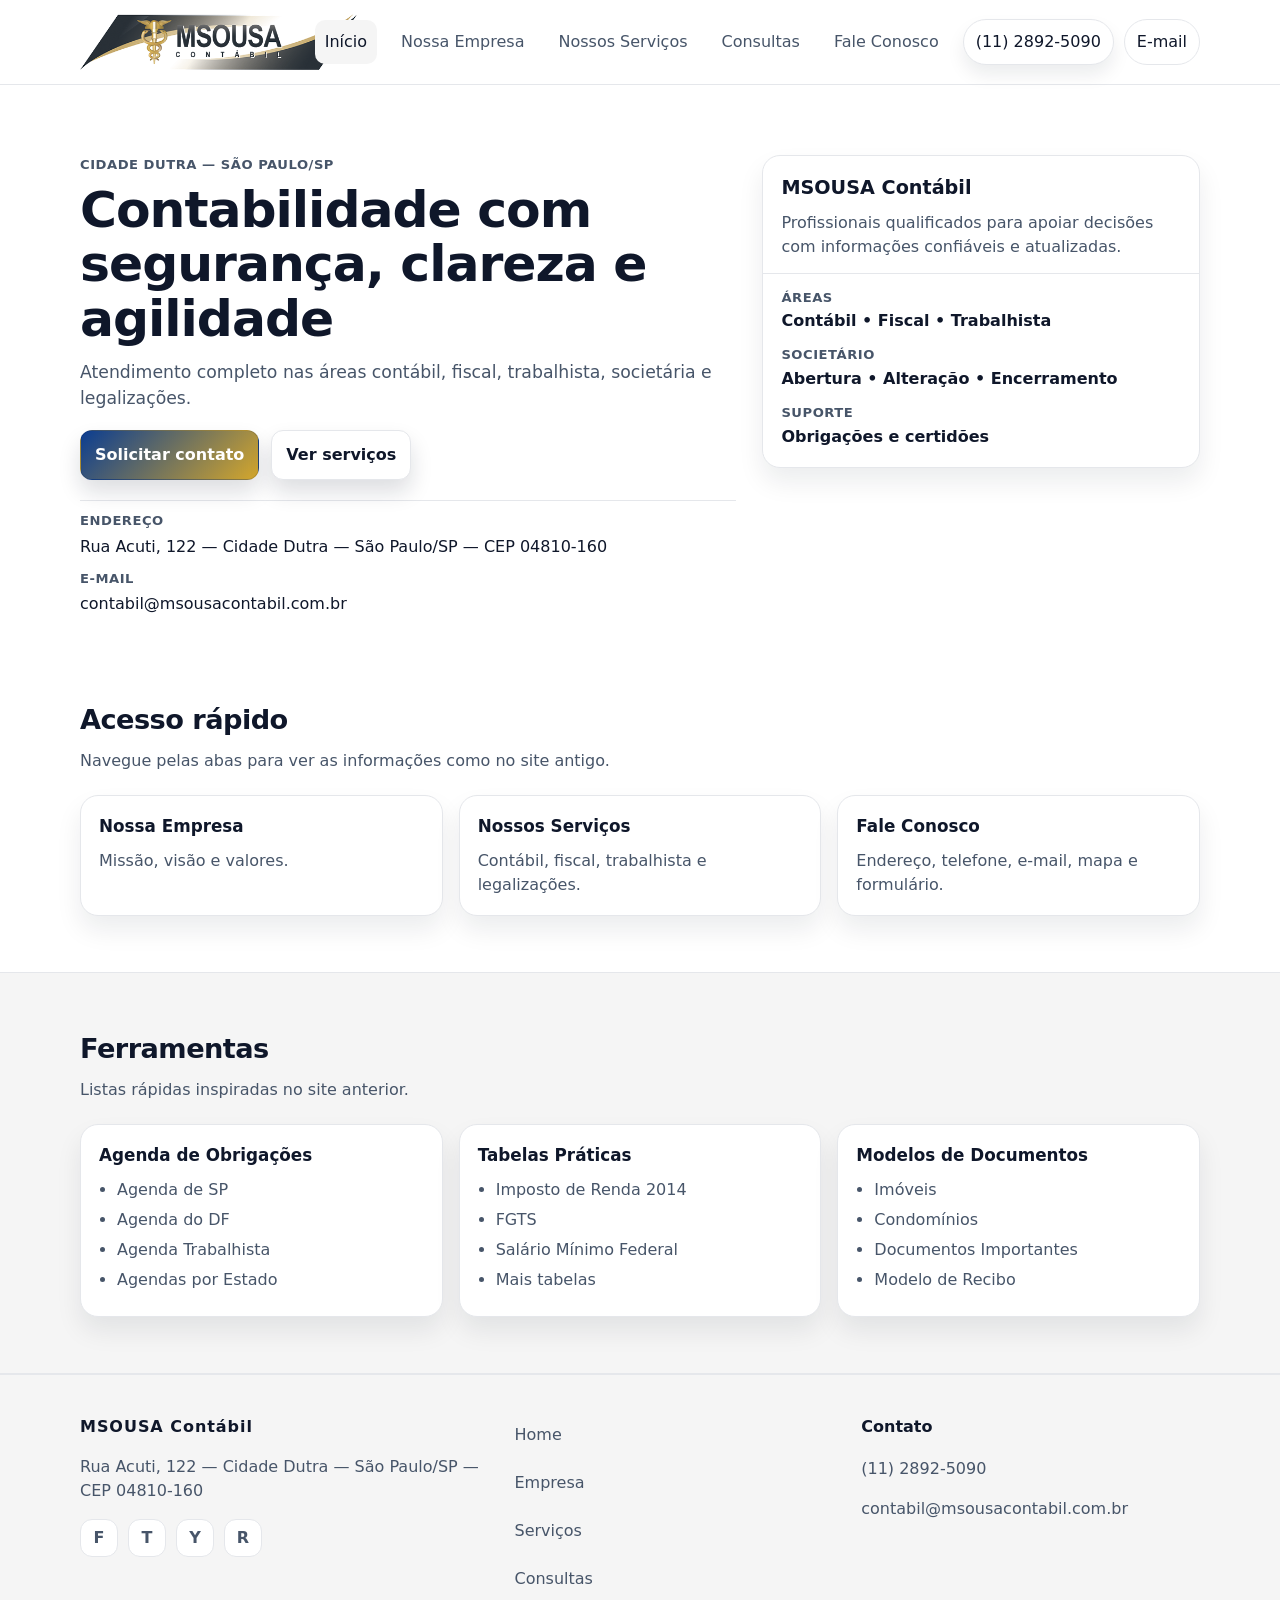
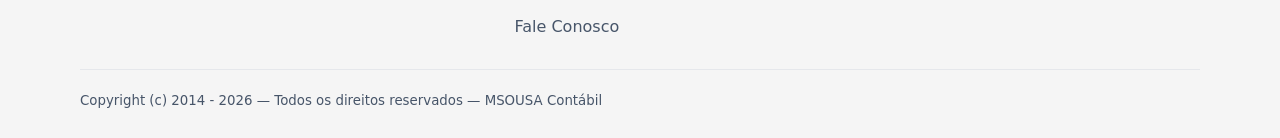
==== index.html @ dde48790 "Publica site MSOUSA" ====
<!doctype html>
<html lang="pt-BR">
  <head>
    <meta charset="UTF-8" />
    <meta name="viewport" content="width=device-width, initial-scale=1" />
    <meta
      name="description"
      content="MSOUSA Contábil — serviços contábeis, fiscal, trabalhista e legalizações. Cidade Dutra — São Paulo/SP."
    />
    <title>MSOUSA Contábil</title>
    <link rel="icon" href="./assets/favicon.svg" type="image/svg+xml" />
    <link rel="stylesheet" href="./assets/styles.css" />
  </head>
  <body>
    <a class="skip-link" href="#conteudo">Pular para o conteúdo</a>
    <header class="site-header" data-header>
      <div class="container header-inner">
        <a class="brand" href="./index.html" aria-label="MSOUSA Contábil — início">
          <img class="brand-logo" src="./assets/logomarca.png" alt="MSOUSA Contábil" />
        </a>

        <button class="menu-toggle" type="button" data-menu-toggle aria-expanded="false">
          <span class="menu-toggle-label">Menu</span>
          <span class="menu-toggle-icon" aria-hidden="true"></span>
        </button>

        <nav class="site-nav" data-nav aria-label="Navegação principal">
          <a href="./index.html">Início</a>
          <a href="./empresa.html">Nossa Empresa</a>
          <a href="./servicos.html">Nossos Serviços</a>
          <a href="./consultas.html">Consultas</a>
          <a href="./contato.html">Fale Conosco</a>
        </nav>

        <div class="header-actions" aria-label="Contato rápido">
          <a class="pill" href="tel:+551128925090" data-track="tel">(11) 2892-5090</a>
          <a class="pill pill-ghost" href="mailto:contabil@msousacontabil.com.br">E-mail</a>
        </div>
      </div>
    </header>

    <main id="conteudo">
      <section class="hero">
        <div class="container hero-inner">
          <div class="hero-copy">
            <p class="eyebrow">Cidade Dutra — São Paulo/SP</p>
            <h1>Contabilidade com segurança, clareza e agilidade</h1>
            <p class="lead">
              Atendimento completo nas áreas contábil, fiscal, trabalhista, societária e legalizações.
            </p>
            <div class="hero-cta">
              <a class="button" href="./contato.html">Solicitar contato</a>
              <a class="button button-secondary" href="./servicos.html">Ver serviços</a>
            </div>
            <div class="hero-meta">
              <div class="meta-item">
                <span class="meta-label">Endereço</span>
                <span class="meta-value"
                  >Rua Acuti, 122 — Cidade Dutra — São Paulo/SP — CEP 04810-160</span
                >
              </div>
              <div class="meta-item">
                <span class="meta-label">E-mail</span>
                <a class="meta-value" href="mailto:contabil@msousacontabil.com.br"
                  >contabil@msousacontabil.com.br</a
                >
              </div>
            </div>
          </div>
          <div class="hero-card" aria-label="Resumo de atendimento">
            <div class="hero-card-top">
              <h2>MSOUSA Contábil</h2>
              <p>
                Profissionais qualificados para apoiar decisões com informações confiáveis e
                atualizadas.
              </p>
            </div>
            <dl class="hero-stats">
              <div>
                <dt>Áreas</dt>
                <dd>Contábil • Fiscal • Trabalhista</dd>
              </div>
              <div>
                <dt>Societário</dt>
                <dd>Abertura • Alteração • Encerramento</dd>
              </div>
              <div>
                <dt>Suporte</dt>
                <dd>Obrigações e certidões</dd>
              </div>
            </dl>
          </div>
        </div>
      </section>

      <section class="section">
        <div class="container">
          <header class="section-header">
            <h2>Acesso rápido</h2>
            <p>Navegue pelas abas para ver as informações como no site antigo.</p>
          </header>
          <div class="grid grid-3">
            <a class="card" href="./empresa.html">
              <h3>Nossa Empresa</h3>
              <p>Missão, visão e valores.</p>
            </a>
            <a class="card" href="./servicos.html">
              <h3>Nossos Serviços</h3>
              <p>Contábil, fiscal, trabalhista e legalizações.</p>
            </a>
            <a class="card" href="./contato.html">
              <h3>Fale Conosco</h3>
              <p>Endereço, telefone, e-mail, mapa e formulário.</p>
            </a>
          </div>
        </div>
      </section>

      <section class="section section-alt">
        <div class="container">
          <header class="section-header">
            <h2>Ferramentas</h2>
            <p>Listas rápidas inspiradas no site anterior.</p>
          </header>
          <div class="grid grid-3">
            <article class="card card-list">
              <h3>Agenda de Obrigações</h3>
              <ul>
                <li>Agenda de SP</li>
                <li>Agenda do DF</li>
                <li>Agenda Trabalhista</li>
                <li>Agendas por Estado</li>
              </ul>
            </article>
            <article class="card card-list">
              <h3>Tabelas Práticas</h3>
              <ul>
                <li>Imposto de Renda 2014</li>
                <li>FGTS</li>
                <li>Salário Mínimo Federal</li>
                <li>Mais tabelas</li>
              </ul>
            </article>
            <article class="card card-list">
              <h3>Modelos de Documentos</h3>
              <ul>
                <li>Imóveis</li>
                <li>Condomínios</li>
                <li>Documentos Importantes</li>
                <li>Modelo de Recibo</li>
              </ul>
            </article>
          </div>
        </div>
      </section>

    </main>

    <footer class="site-footer">
      <div class="container footer-inner">
        <div class="footer-col">
          <div class="footer-brand">MSOUSA Contábil</div>
          <p class="muted">
            Rua Acuti, 122 — Cidade Dutra — São Paulo/SP — CEP 04810-160
          </p>
          <div class="footer-social" aria-label="Redes sociais">
            <a class="icon-button" href="#" aria-label="Facebook" data-social="facebook">F</a>
            <a class="icon-button" href="#" aria-label="Twitter" data-social="twitter">T</a>
            <a class="icon-button" href="#" aria-label="YouTube" data-social="youtube">Y</a>
            <a class="icon-button" href="#" aria-label="RSS" data-social="rss">R</a>
          </div>
        </div>
        <nav class="footer-col footer-nav" aria-label="Navegação do rodapé">
          <a href="./index.html">Home</a>
          <a href="./empresa.html">Empresa</a>
          <a href="./servicos.html">Serviços</a>
          <a href="./consultas.html">Consultas</a>
          <a href="./contato.html">Fale Conosco</a>
        </nav>
        <div class="footer-col">
          <div class="footer-title">Contato</div>
          <a class="footer-link" href="tel:+551128925090">(11) 2892-5090</a>
          <a class="footer-link" href="mailto:contabil@msousacontabil.com.br"
            >contabil@msousacontabil.com.br</a
          >
        </div>
      </div>
      <div class="container footer-bottom">
        <small>Copyright (c) 2014 - <span data-year></span> — Todos os direitos reservados — MSOUSA Contábil</small>
      </div>
    </footer>

    <script src="./assets/main.js" defer></script>
  </body>
</html>
---- assets/styles.css ----
:root {
  color-scheme: light;
  --bg: #ffffff;
  --surface: #ffffff;
  --surface-2: #f5f5f5;
  --text: #0f172a;
  --muted: #475569;
  --line: #e5e7eb;
  --brand: #0b3d91;
  --brand-2: #d4a72c;
  --shadow: 0 10px 24px rgba(15, 23, 42, 0.1);
  --radius: 18px;
  --radius-sm: 12px;
  --max: 1120px;
}

@media (prefers-color-scheme: dark) {
  :root {
    color-scheme: light;
    --bg: #ffffff;
    --surface: #ffffff;
    --surface-2: #f5f5f5;
    --text: #0f172a;
    --muted: #475569;
    --line: #e5e7eb;
    --brand: #0b3d91;
    --brand-2: #d4a72c;
    --shadow: 0 10px 24px rgba(15, 23, 42, 0.1);
  }
}

*,
*::before,
*::after {
  box-sizing: border-box;
}

html {
  scroll-behavior: smooth;
  background: #ffffff;
}

body {
  margin: 0;
  font-family: ui-sans-serif, system-ui, -apple-system, Segoe UI, Roboto, Arial, "Noto Sans", "Liberation Sans",
    sans-serif;
  line-height: 1.5;
  background: #ffffff;
  color: var(--text);
}

@media (prefers-color-scheme: dark) {
  body {
    background: #ffffff;
  }
}

a {
  color: inherit;
  text-decoration: none;
}

img,
svg,
video {
  max-width: 100%;
  height: auto;
  display: block;
}

button,
input,
textarea {
  font: inherit;
  color: inherit;
}

.container {
  width: min(var(--max), calc(100% - 40px));
  margin: 0 auto;
}

.skip-link {
  position: absolute;
  left: 16px;
  top: 16px;
  padding: 10px 14px;
  border-radius: 10px;
  background: #000;
  color: #fff;
  transform: translateY(-200%);
  transition: transform 160ms ease;
  z-index: 1000;
}

.skip-link:focus {
  transform: translateY(0);
}

.sr-only {
  position: absolute;
  width: 1px;
  height: 1px;
  padding: 0;
  margin: -1px;
  overflow: hidden;
  clip: rect(0, 0, 0, 0);
  border: 0;
}

.site-header {
  position: sticky;
  top: 0;
  z-index: 50;
  backdrop-filter: blur(14px);
  background: rgba(255, 255, 255, 0.86);
  border-bottom: 1px solid var(--line);
}

@media (prefers-color-scheme: dark) {
  .site-header {
    background: rgba(255, 255, 255, 0.86);
    border-bottom: 1px solid var(--line);
  }
}

.header-inner {
  display: grid;
  grid-template-columns: 1fr auto auto;
  align-items: center;
  gap: 14px;
  padding: 14px 0;
}

.brand {
  display: inline-flex;
  align-items: center;
  gap: 12px;
  min-width: 0;
}

.brand-logo {
  height: 56px;
  width: auto;
  max-width: 340px;
  object-fit: contain;
}

.brand-mark {
  width: 42px;
  height: 42px;
  border-radius: 14px;
  background: linear-gradient(135deg, rgba(88, 199, 255, 0.22), rgba(139, 92, 255, 0.22));
  border: 1px solid var(--line);
  box-shadow: var(--shadow);
  padding: 9px;
}

.brand-mark svg {
  width: 100%;
  height: 100%;
  fill: var(--text);
  opacity: 0.92;
}

.brand-text {
  display: grid;
  line-height: 1.1;
}

.brand-name {
  font-weight: 800;
  letter-spacing: 0.06em;
}

.brand-subtitle {
  font-size: 0.9rem;
  color: var(--muted);
}

@media (max-width: 760px) {
  .brand-logo {
    height: 44px;
    max-width: 240px;
  }
}

.site-nav {
  display: flex;
  align-items: center;
  gap: 14px;
}

.site-nav a {
  padding: 10px 10px;
  border-radius: 10px;
  color: var(--muted);
  transition: background 160ms ease, color 160ms ease;
}

.site-nav a:hover,
.site-nav a:focus-visible {
  background: var(--surface);
  color: var(--text);
}

.site-nav a[aria-current="page"] {
  background: var(--surface-2);
  color: var(--text);
}

.header-actions {
  display: flex;
  align-items: center;
  gap: 10px;
  justify-content: flex-end;
}

.pill {
  display: inline-flex;
  align-items: center;
  padding: 10px 12px;
  border-radius: 999px;
  background: var(--surface);
  border: 1px solid var(--line);
  box-shadow: 0 10px 18px rgba(15, 23, 42, 0.08);
  white-space: nowrap;
}

.pill-ghost {
  background: transparent;
  box-shadow: none;
}

.menu-toggle {
  display: none;
  align-items: center;
  gap: 10px;
  border-radius: 999px;
  padding: 10px 12px;
  border: 1px solid var(--line);
  background: var(--surface);
}

.menu-toggle-icon {
  width: 18px;
  height: 12px;
  display: inline-block;
  position: relative;
}

.menu-toggle-icon::before,
.menu-toggle-icon::after {
  content: "";
  position: absolute;
  left: 0;
  right: 0;
  height: 2px;
  border-radius: 999px;
  background: currentColor;
}

.menu-toggle-icon::before {
  top: 0;
}

.menu-toggle-icon::after {
  bottom: 0;
}

.menu-toggle-label {
  color: var(--muted);
  font-weight: 600;
}

.hero {
  padding: 70px 0 28px;
}

.hero-inner {
  display: grid;
  grid-template-columns: 1.5fr 1fr;
  gap: 26px;
  align-items: start;
}

.eyebrow {
  margin: 0 0 8px;
  color: var(--muted);
  font-weight: 700;
  letter-spacing: 0.04em;
  text-transform: uppercase;
  font-size: 0.82rem;
}

h1 {
  margin: 0;
  font-size: clamp(2rem, 4vw, 3.15rem);
  line-height: 1.08;
  letter-spacing: -0.02em;
}

.lead {
  margin: 14px 0 18px;
  font-size: 1.08rem;
  color: var(--muted);
  max-width: 58ch;
}

.hero-cta {
  display: flex;
  gap: 12px;
  flex-wrap: wrap;
  margin: 10px 0 20px;
}

.button {
  display: inline-flex;
  align-items: center;
  justify-content: center;
  gap: 8px;
  border-radius: 12px;
  padding: 12px 14px;
  border: 1px solid rgba(15, 23, 42, 0.14);
  background: linear-gradient(135deg, var(--brand), var(--brand-2));
  color: #ffffff;
  font-weight: 800;
  cursor: pointer;
  transition: transform 160ms ease, filter 160ms ease;
  box-shadow: 0 12px 22px rgba(15, 23, 42, 0.14);
}

.button:hover,
.button:focus-visible {
  transform: translateY(-1px);
  filter: saturate(1.08);
}

.button-secondary {
  background: var(--surface);
  color: var(--text);
  border-color: var(--line);
}

.hero-meta {
  display: grid;
  gap: 10px;
  padding-top: 10px;
  border-top: 1px solid var(--line);
}

.meta-item {
  display: grid;
  gap: 4px;
}

.meta-label {
  color: var(--muted);
  font-weight: 700;
  font-size: 0.82rem;
  letter-spacing: 0.04em;
  text-transform: uppercase;
}

.meta-value {
  color: var(--text);
}

.hero-card {
  border-radius: var(--radius);
  border: 1px solid var(--line);
  background: var(--surface);
  box-shadow: 0 14px 26px rgba(15, 23, 42, 0.08);
  overflow: hidden;
}

.hero-card-top {
  padding: 18px 18px 14px;
  border-bottom: 1px solid var(--line);
}

.hero-card-top h2 {
  margin: 0 0 8px;
  font-size: 1.2rem;
}

.hero-card-top p {
  margin: 0;
  color: var(--muted);
}

.hero-stats {
  margin: 0;
  padding: 14px 18px 18px;
  display: grid;
  gap: 12px;
}

.hero-stats dt {
  color: var(--muted);
  font-weight: 800;
  font-size: 0.82rem;
  text-transform: uppercase;
  letter-spacing: 0.04em;
}

.hero-stats dd {
  margin: 2px 0 0;
  font-weight: 650;
}

.section {
  padding: 56px 0;
}

.section-alt {
  background: var(--surface-2);
  border-top: 1px solid var(--line);
  border-bottom: 1px solid var(--line);
}

.section-header {
  display: grid;
  gap: 8px;
  margin-bottom: 22px;
}

.section-header-row {
  grid-template-columns: 1fr auto;
  align-items: end;
  gap: 18px;
}

.section-header h2 {
  margin: 0;
  font-size: 1.7rem;
  letter-spacing: -0.02em;
}

.section-header p {
  margin: 0;
  color: var(--muted);
  max-width: 72ch;
}

.grid {
  display: grid;
  gap: 16px;
}

.grid-2 {
  grid-template-columns: repeat(2, minmax(0, 1fr));
}

.grid-3 {
  grid-template-columns: repeat(3, minmax(0, 1fr));
}

.grid-4 {
  grid-template-columns: repeat(4, minmax(0, 1fr));
}

.card {
  display: block;
  border: 1px solid var(--line);
  border-radius: var(--radius);
  background: var(--surface);
  box-shadow: 0 14px 26px rgba(15, 23, 42, 0.08);
  padding: 18px;
}

.card h3 {
  margin: 0 0 10px;
  font-size: 1.05rem;
}

.card p {
  margin: 0;
  color: var(--muted);
}

.card-list ul {
  margin: 0;
  padding-left: 18px;
  color: var(--muted);
}

.card-list li {
  margin: 6px 0;
}

.muted {
  color: var(--muted);
}

.search input {
  width: min(340px, 45vw);
  border-radius: 12px;
  border: 1px solid var(--line);
  padding: 12px 12px;
  background: var(--surface);
  outline: none;
}

.search input:focus {
  box-shadow: 0 0 0 4px rgba(11, 61, 145, 0.12);
  border-color: rgba(11, 61, 145, 0.45);
}

.contact-grid {
  display: grid;
  grid-template-columns: 1.2fr 1fr;
  gap: 16px;
}

.map-wrap {
  overflow: hidden;
  border-radius: var(--radius-sm);
  border: 1px solid var(--line);
  background: var(--surface);
  margin-top: 12px;
}

.map-wrap iframe {
  width: 100%;
  height: 280px;
  border: 0;
  display: block;
}

.contact-links {
  margin-top: 14px;
  display: grid;
  gap: 10px;
}

.link-row {
  display: grid;
  grid-template-columns: 92px 1fr;
  gap: 10px;
  align-items: baseline;
  padding: 10px 12px;
  border-radius: 14px;
  border: 1px solid var(--line);
  background: var(--surface);
}

.link-row:hover,
.link-row:focus-visible {
  background: var(--surface-2);
}

.link-row-label {
  color: var(--muted);
  font-weight: 800;
  text-transform: uppercase;
  letter-spacing: 0.04em;
  font-size: 0.75rem;
}

.link-row-value {
  font-weight: 650;
  overflow-wrap: anywhere;
}

.form {
  display: grid;
  gap: 12px;
}

.field {
  display: grid;
  gap: 6px;
}

.field label {
  font-weight: 700;
  color: var(--muted);
  font-size: 0.88rem;
}

.field input,
.field textarea {
  border-radius: 12px;
  border: 1px solid var(--line);
  padding: 12px 12px;
  background: var(--surface);
  outline: none;
}

.field textarea {
  resize: vertical;
}

.field input:focus,
.field textarea:focus {
  box-shadow: 0 0 0 4px rgba(11, 61, 145, 0.12);
  border-color: rgba(11, 61, 145, 0.45);
}

.form-actions {
  display: flex;
  flex-wrap: wrap;
  gap: 10px;
  margin-top: 6px;
}

.form-hint {
  margin: 0;
  font-size: 0.92rem;
}

.site-footer {
  padding: 40px 0 26px;
  border-top: 1px solid var(--line);
  background: var(--surface-2);
}

.footer-inner {
  display: grid;
  grid-template-columns: 1.2fr 1fr 1fr;
  gap: 18px;
  align-items: start;
}

.footer-brand {
  font-weight: 900;
  letter-spacing: 0.06em;
  margin-bottom: 10px;
}

.footer-title {
  font-weight: 800;
  margin-bottom: 10px;
}

.footer-nav {
  display: grid;
  gap: 8px;
}

.footer-nav a {
  color: var(--muted);
  padding: 8px 10px;
  border-radius: 10px;
}

.footer-nav a:hover,
.footer-nav a:focus-visible {
  background: var(--surface);
  color: var(--text);
}

.footer-link {
  display: block;
  color: var(--muted);
  padding: 8px 0;
}

.footer-social {
  display: flex;
  gap: 10px;
  margin-top: 12px;
}

.icon-button {
  width: 38px;
  height: 38px;
  border-radius: 12px;
  display: inline-flex;
  align-items: center;
  justify-content: center;
  border: 1px solid var(--line);
  background: var(--surface);
  color: var(--muted);
  font-weight: 900;
}

.icon-button:hover,
.icon-button:focus-visible {
  background: var(--surface-2);
  color: var(--text);
}

.footer-bottom {
  margin-top: 22px;
  padding-top: 18px;
  border-top: 1px solid var(--line);
}

.footer-bottom small {
  color: var(--muted);
}

@media (max-width: 980px) {
  .hero-inner {
    grid-template-columns: 1fr;
  }

  .contact-grid {
    grid-template-columns: 1fr;
  }

  .grid-4 {
    grid-template-columns: repeat(2, minmax(0, 1fr));
  }

  .footer-inner {
    grid-template-columns: 1fr;
  }

  .header-inner {
    grid-template-columns: 1fr auto auto;
  }
}

@media (max-width: 760px) {
  .menu-toggle {
    display: inline-flex;
  }

  .site-nav {
    position: fixed;
    inset: 66px 14px auto 14px;
    display: grid;
    gap: 8px;
    padding: 12px;
    border-radius: 18px;
    border: 1px solid var(--line);
    background: rgba(255, 255, 255, 0.96);
    box-shadow: var(--shadow);
    transform: translateY(-10px);
    opacity: 0;
    pointer-events: none;
    transition: opacity 160ms ease, transform 160ms ease;
  }

  @media (prefers-color-scheme: dark) {
    .site-nav {
      background: rgba(255, 255, 255, 0.96);
    }
  }

  .site-nav[data-open="true"] {
    transform: translateY(0);
    opacity: 1;
    pointer-events: auto;
  }

  .site-nav a {
    padding: 12px 12px;
    background: rgba(15, 23, 42, 0.03);
    border: 1px solid rgba(15, 23, 42, 0.08);
  }

  @media (prefers-color-scheme: dark) {
    .site-nav a {
      background: rgba(15, 23, 42, 0.03);
      border: 1px solid rgba(15, 23, 42, 0.08);
    }
  }

  .header-actions {
    display: none;
  }

  .grid-2,
  .grid-3 {
    grid-template-columns: 1fr;
  }

  .grid-4 {
    grid-template-columns: 1fr;
  }

  .section-header-row {
    grid-template-columns: 1fr;
  }

  .search input {
    width: 100%;
  }
}
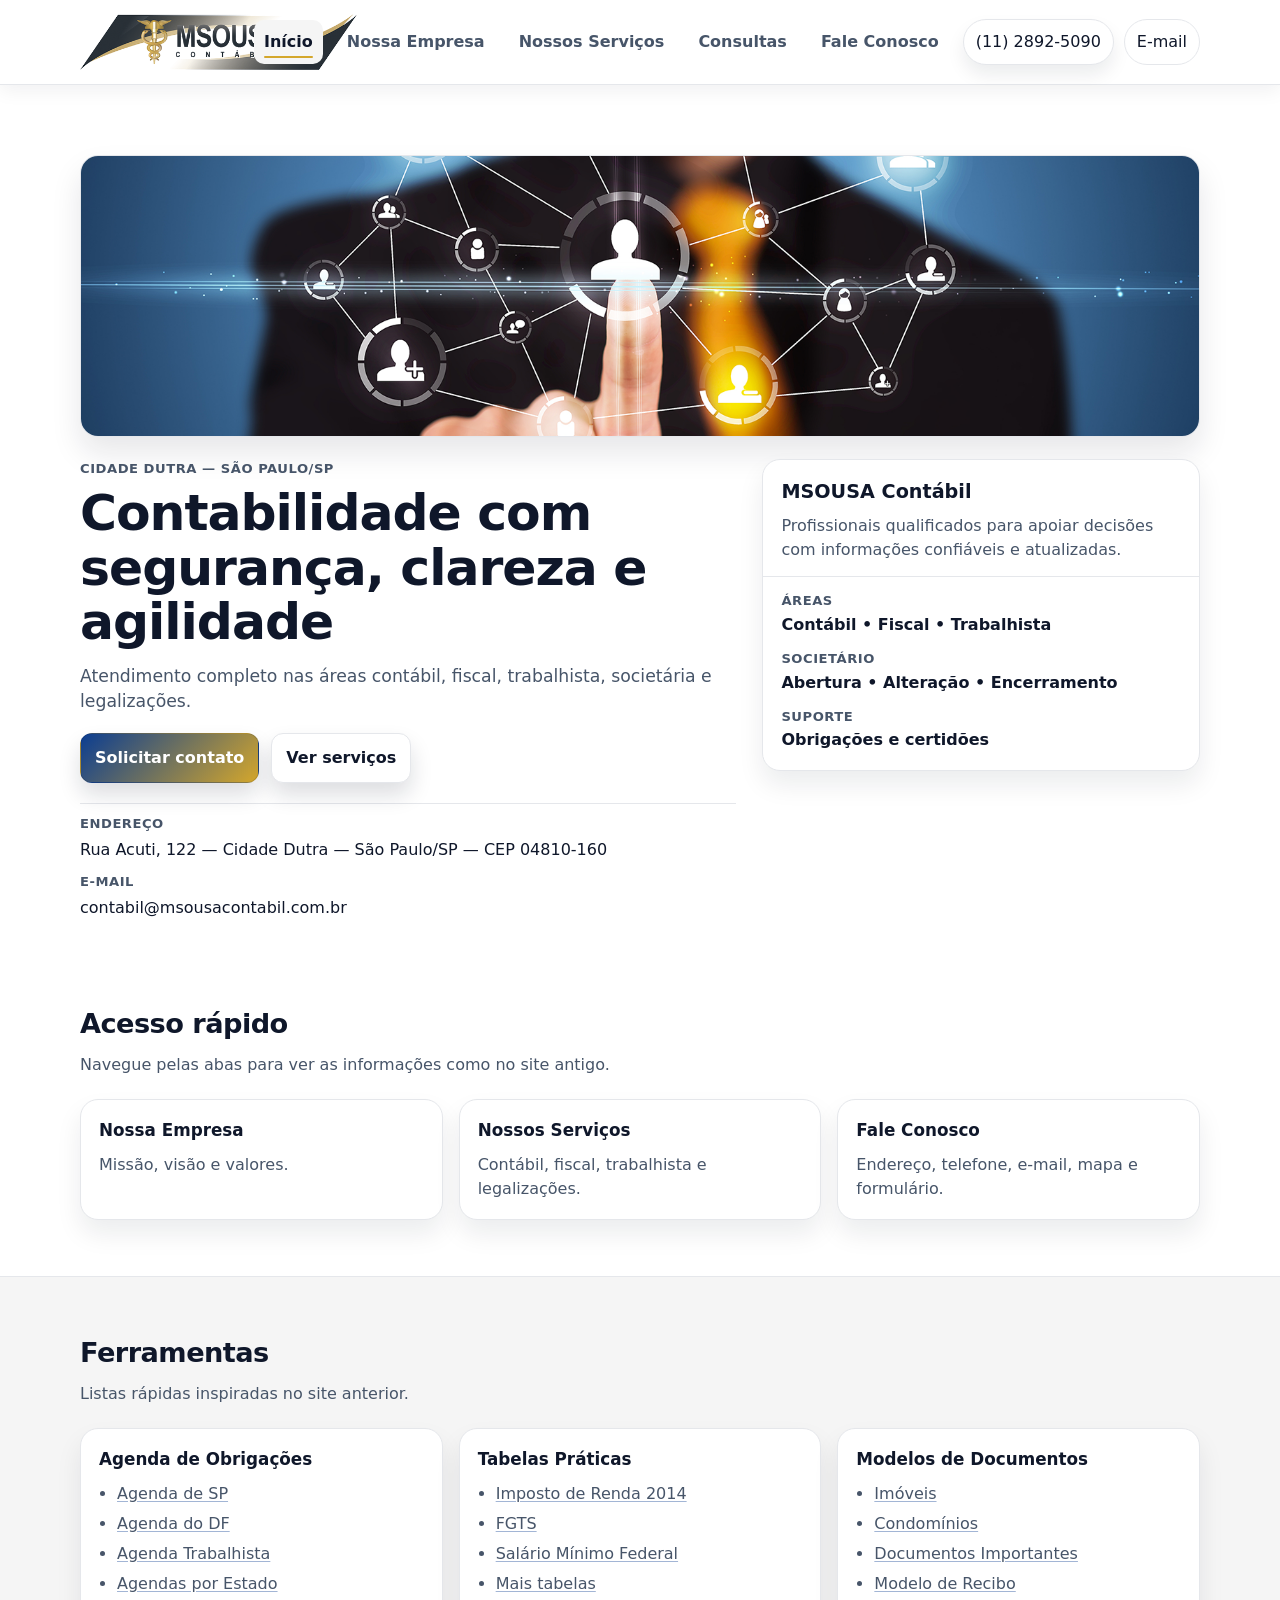
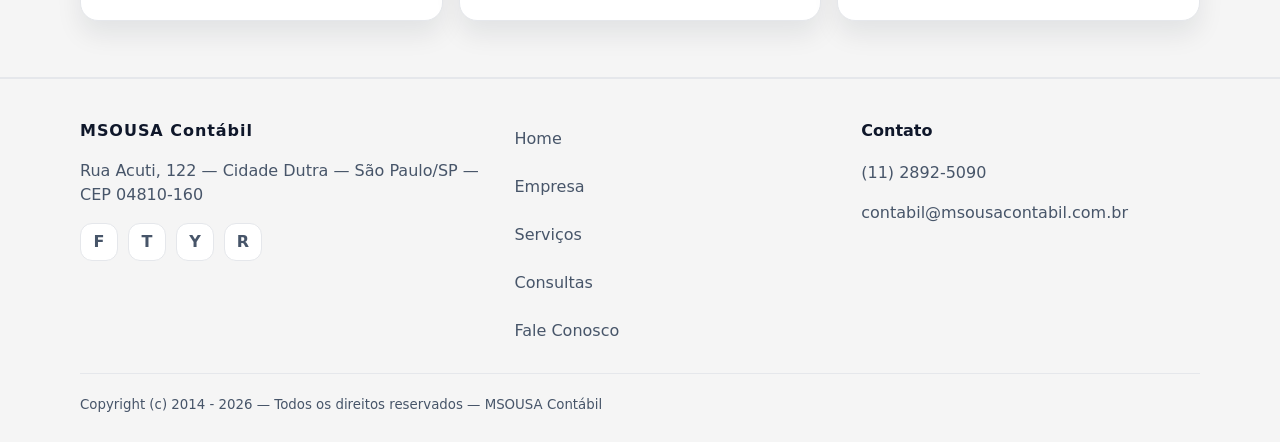
==== commit 6df0880e: "Atualiza site" ====
--- a/index.html
+++ b/index.html
@@ -5,11 +5,43 @@
     <meta name="viewport" content="width=device-width, initial-scale=1" />
     <meta
       name="description"
-      content="MSOUSA Contábil — serviços contábeis, fiscal, trabalhista e legalizações. Cidade Dutra — São Paulo/SP."
+      content="MSOUSA Contábil em São Paulo/SP (Cidade Dutra). Serviços contábeis, fiscal, trabalhista, societário e legalizações."
     />
-    <title>MSOUSA Contábil</title>
+    <title>MSOUSA Contábil | Contabilidade em São Paulo (Cidade Dutra)</title>
+    <meta name="robots" content="index,follow" />
+    <meta name="theme-color" content="#0b3d91" />
+    <link rel="canonical" href="https://msousacontabil.com.br/" />
+    <meta property="og:site_name" content="MSOUSA Contábil" />
+    <meta property="og:title" content="MSOUSA Contábil | Contabilidade em São Paulo (Cidade Dutra)" />
+    <meta
+      property="og:description"
+      content="MSOUSA Contábil em São Paulo/SP (Cidade Dutra). Serviços contábeis, fiscal, trabalhista, societário e legalizações."
+    />
+    <meta property="og:url" content="https://msousacontabil.com.br/" />
+    <meta property="og:type" content="website" />
+    <meta property="og:locale" content="pt_BR" />
+    <meta name="twitter:card" content="summary" />
     <link rel="icon" href="./assets/favicon.svg" type="image/svg+xml" />
+    <link rel="icon" href="./assets/logomarca.png" type="image/png" />
     <link rel="stylesheet" href="./assets/styles.css" />
+    <script type="application/ld+json">
+      {
+        "@context": "https://schema.org",
+        "@type": "AccountingService",
+        "name": "MSOUSA Contábil",
+        "url": "https://msousacontabil.com.br/",
+        "telephone": "+55-11-2892-5090",
+        "email": "contabil@msousacontabil.com.br",
+        "address": {
+          "@type": "PostalAddress",
+          "streetAddress": "Rua Acuti, 122",
+          "addressLocality": "São Paulo",
+          "addressRegion": "SP",
+          "postalCode": "04810-160",
+          "addressCountry": "BR"
+        }
+      }
+    </script>
   </head>
   <body>
     <a class="skip-link" href="#conteudo">Pular para o conteúdo</a>
@@ -41,6 +73,16 @@
 
     <main id="conteudo">
       <section class="hero">
+        <div class="container">
+          <div class="hero-banner">
+            <img
+              src="./assets/banner-img01.png"
+              alt="Atendimento contábil com tecnologia e conexão"
+              loading="eager"
+              decoding="async"
+            />
+          </div>
+        </div>
         <div class="container hero-inner">
           <div class="hero-copy">
             <p class="eyebrow">Cidade Dutra — São Paulo/SP</p>
@@ -126,28 +168,85 @@
             <article class="card card-list">
               <h3>Agenda de Obrigações</h3>
               <ul>
-                <li>Agenda de SP</li>
-                <li>Agenda do DF</li>
-                <li>Agenda Trabalhista</li>
-                <li>Agendas por Estado</li>
+                <li>
+                  <a href="https://legislacao.fazenda.sp.gov.br/" target="_blank" rel="noopener noreferrer"
+                    >Agenda de SP</a
+                  >
+                </li>
+                <li>
+                  <a href="https://www.receita.fazenda.df.gov.br/" target="_blank" rel="noopener noreferrer"
+                    >Agenda do DF</a
+                  >
+                </li>
+                <li>
+                  <a href="https://www.gov.br/trabalho-e-emprego/pt-br" target="_blank" rel="noopener noreferrer"
+                    >Agenda Trabalhista</a
+                  >
+                </li>
+                <li>
+                  <a href="https://www.gov.br/pt-br/servicos-estaduais" target="_blank" rel="noopener noreferrer"
+                    >Agendas por Estado</a
+                  >
+                </li>
               </ul>
             </article>
             <article class="card card-list">
               <h3>Tabelas Práticas</h3>
               <ul>
-                <li>Imposto de Renda 2014</li>
-                <li>FGTS</li>
-                <li>Salário Mínimo Federal</li>
-                <li>Mais tabelas</li>
+                <li>
+                  <a
+                    href="https://www.gov.br/receitafederal/pt-br/assuntos/meu-imposto-de-renda"
+                    target="_blank"
+                    rel="noopener noreferrer"
+                    >Imposto de Renda 2014</a
+                  >
+                </li>
+                <li>
+                  <a
+                    href="https://www.caixa.gov.br/beneficios-trabalhador/fgts/Paginas/default.aspx"
+                    target="_blank"
+                    rel="noopener noreferrer"
+                    >FGTS</a
+                  >
+                </li>
+                <li>
+                  <a
+                    href="https://www.gov.br/trabalho-e-emprego/pt-br/noticias-e-conteudo/salario-minimo"
+                    target="_blank"
+                    rel="noopener noreferrer"
+                    >Salário Mínimo Federal</a
+                  >
+                </li>
+                <li>
+                  <a href="https://www.contabeis.com.br/tabelas/" target="_blank" rel="noopener noreferrer"
+                    >Mais tabelas</a
+                  >
+                </li>
               </ul>
             </article>
             <article class="card card-list">
               <h3>Modelos de Documentos</h3>
               <ul>
-                <li>Imóveis</li>
-                <li>Condomínios</li>
-                <li>Documentos Importantes</li>
-                <li>Modelo de Recibo</li>
+                <li>
+                  <a href="https://www.registrodeimoveis.org.br/" target="_blank" rel="noopener noreferrer"
+                    >Imóveis</a
+                  >
+                </li>
+                <li>
+                  <a href="https://www.sindiconet.com.br/" target="_blank" rel="noopener noreferrer"
+                    >Condomínios</a
+                  >
+                </li>
+                <li>
+                  <a href="https://www.gov.br/pt-br/servicos" target="_blank" rel="noopener noreferrer"
+                    >Documentos Importantes</a
+                  >
+                </li>
+                <li>
+                  <a href="https://www.contabeis.com.br/modelos/" target="_blank" rel="noopener noreferrer"
+                    >Modelo de Recibo</a
+                  >
+                </li>
               </ul>
             </article>
           </div>
--- a/assets/styles.css
+++ b/assets/styles.css
@@ -115,6 +115,7 @@
   backdrop-filter: blur(14px);
   background: rgba(255, 255, 255, 0.86);
   border-bottom: 1px solid var(--line);
+  box-shadow: 0 6px 18px rgba(15, 23, 42, 0.06);
 }
 
 @media (prefers-color-scheme: dark) {
@@ -192,9 +193,11 @@
 }
 
 .site-nav a {
+  position: relative;
   padding: 10px 10px;
   border-radius: 10px;
   color: var(--muted);
+  font-weight: 650;
   transition: background 160ms ease, color 160ms ease;
 }
 
@@ -207,6 +210,17 @@
 .site-nav a[aria-current="page"] {
   background: var(--surface-2);
   color: var(--text);
+}
+
+.site-nav a[aria-current="page"]::after {
+  content: "";
+  position: absolute;
+  left: 10px;
+  right: 10px;
+  bottom: 6px;
+  height: 2px;
+  border-radius: 999px;
+  background: var(--brand-2);
 }
 
 .header-actions {
@@ -275,6 +289,23 @@
 
 .hero {
   padding: 70px 0 28px;
+}
+
+.hero-banner {
+  border-radius: var(--radius);
+  border: 1px solid var(--line);
+  background: var(--surface);
+  box-shadow: 0 16px 30px rgba(15, 23, 42, 0.1);
+  overflow: hidden;
+  margin-bottom: 22px;
+}
+
+.hero-banner img {
+  width: 100%;
+  height: auto;
+  aspect-ratio: 4 / 1;
+  object-fit: cover;
+  display: block;
 }
 
 .hero-inner {
@@ -467,6 +498,14 @@
   background: var(--surface);
   box-shadow: 0 14px 26px rgba(15, 23, 42, 0.08);
   padding: 18px;
+  transition: transform 160ms ease, box-shadow 160ms ease, border-color 160ms ease;
+}
+
+.card:hover,
+.card:focus-visible {
+  transform: translateY(-1px);
+  box-shadow: 0 18px 34px rgba(15, 23, 42, 0.12);
+  border-color: rgba(11, 61, 145, 0.22);
 }
 
 .card h3 {
@@ -487,6 +526,28 @@
 
 .card-list li {
   margin: 6px 0;
+  border-radius: 8px;
+  transition: background 160ms ease;
+}
+
+.card-list a {
+  display: block;
+  color: inherit;
+  text-decoration: underline;
+  text-decoration-color: rgba(11, 61, 145, 0.38);
+  text-underline-offset: 2px;
+  transition: color 160ms ease, text-decoration-color 160ms ease;
+}
+
+.card-list li:hover,
+.card-list li:focus-within {
+  background: rgba(11, 61, 145, 0.06);
+}
+
+.card-list a:hover,
+.card-list a:focus-visible {
+  color: var(--brand);
+  text-decoration-color: var(--brand-2);
 }
 
 .muted {
@@ -566,6 +627,10 @@
 .form {
   display: grid;
   gap: 12px;
+}
+
+.form input[name="_honey"] {
+  display: none;
 }
 
 .field {
